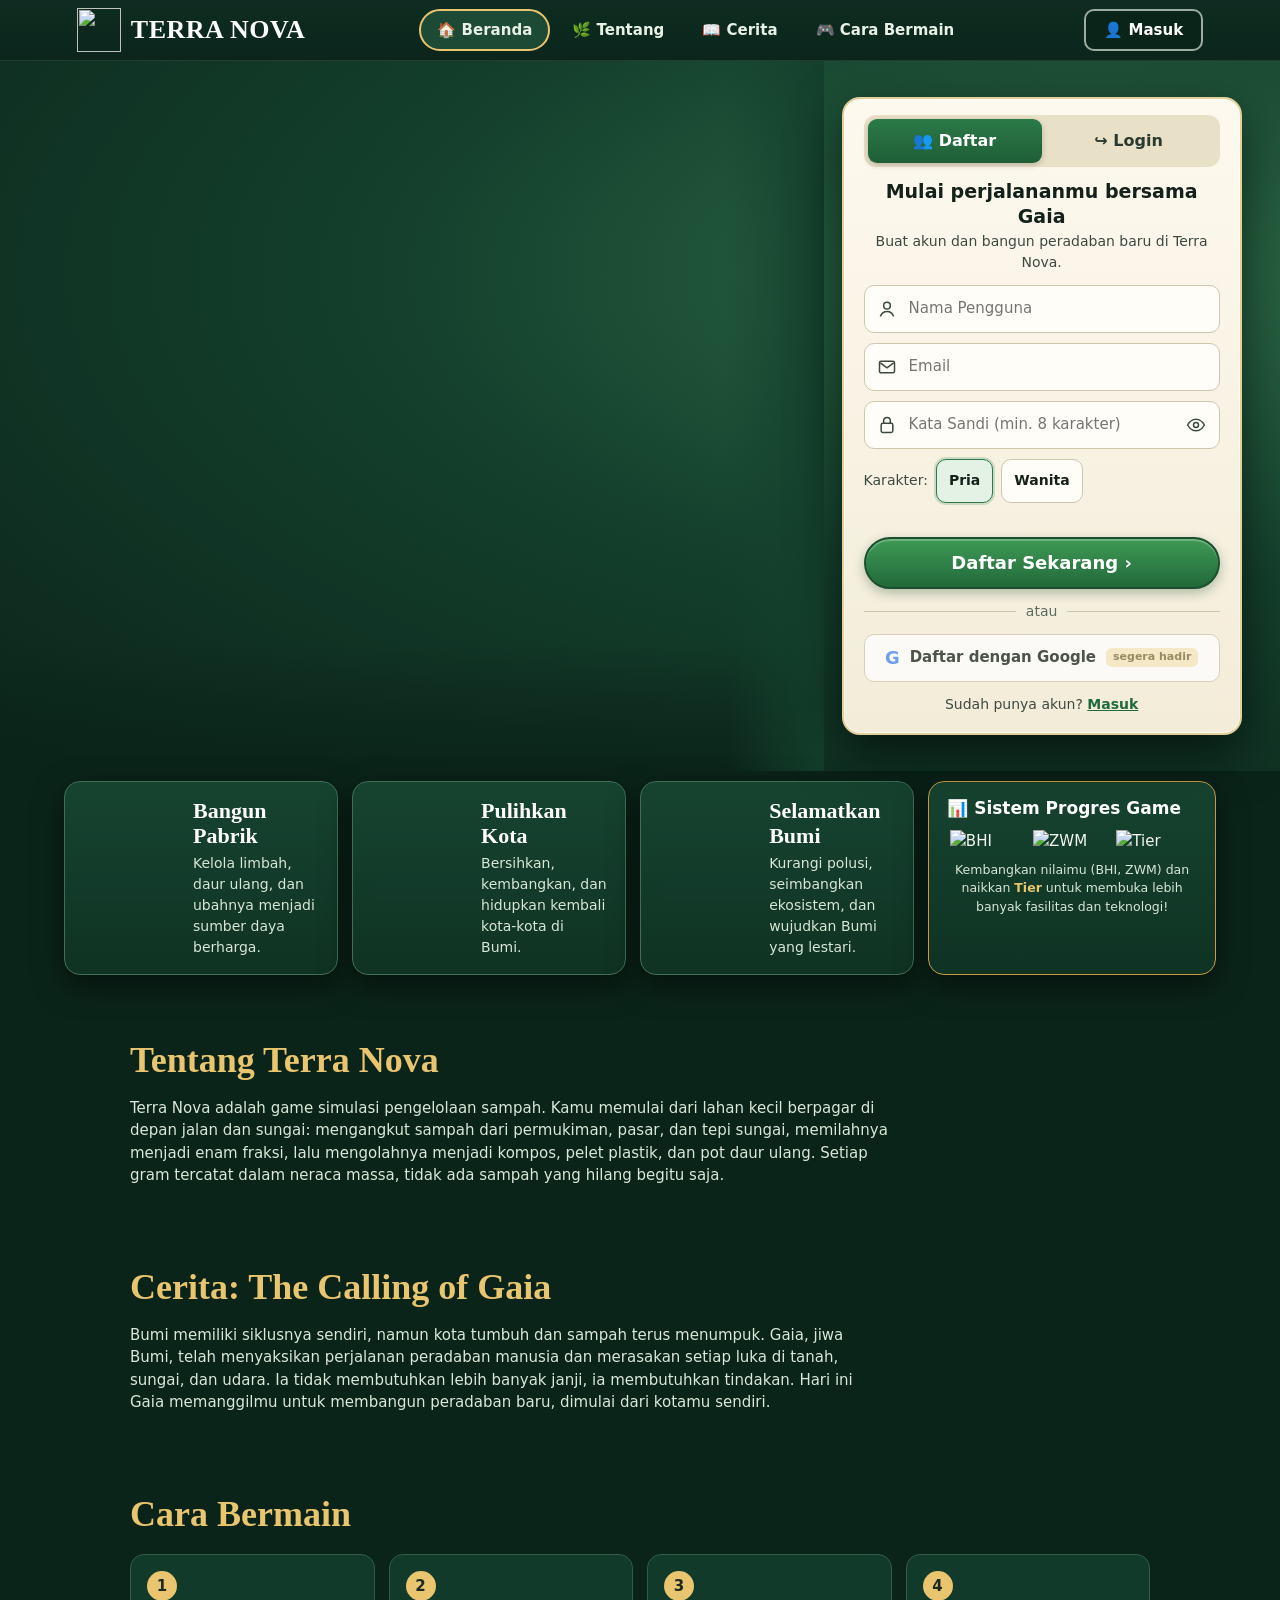
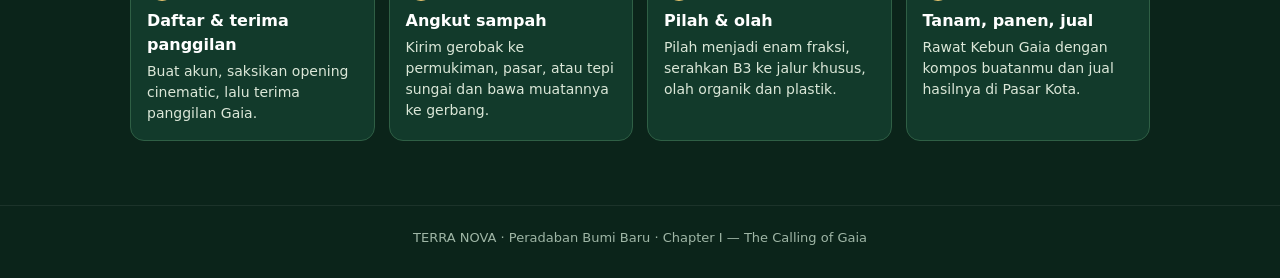
==== web/landing.html @ 12fa1589 "baseline: TERRA NOVA v0.9 pre-feature-freeze" ====
<!doctype html>
<html lang="id">
<head>
<meta charset="utf-8">
<meta name="viewport" content="width=device-width,initial-scale=1,viewport-fit=cover">
<meta name="theme-color" content="#0d2a1f">
<title>TERRA NOVA · Peradaban Bumi Baru</title>
<meta name="description" content="TERRA NOVA: Peradaban Bumi Baru. Chapter I — The Calling of Gaia. Bangun pabrik daur ulang, pulihkan kota, dan selamatkan Bumi.">
<link rel="preload" href="/assets/landing/hero.webp" as="image" type="image/webp">
<style>
:root{
  --bg:#0b241a;--bg2:#103426;--panel:#123a2b;--line:#2f5f45;--gold:#e8c56e;--gold2:#c99b3c;
  --cream:#fbf6e8;--ink:#1d2a22;--muted:#5b6b60;--txt:#f3f7ef;--leaf:#2f8a4a;
  --serif:Georgia,"Times New Roman",serif;--sans:"Segoe UI",system-ui,-apple-system,Roboto,sans-serif;
}
*{box-sizing:border-box}
html{scroll-behavior:smooth}
body{margin:0;background:var(--bg);color:var(--txt);font:15px/1.5 var(--sans)}
a{color:inherit}
button,input{font:inherit}
.sr-only{position:absolute;width:1px;height:1px;overflow:hidden;clip:rect(0 0 0 0);white-space:nowrap}

/* ---------- top navigation ---------- */
.top{position:sticky;top:0;z-index:30;display:flex;align-items:center;gap:20px;padding:8px clamp(14px,6vw,120px);
  background:linear-gradient(#0f2e22f2,#0c261cf2);border-bottom:1px solid #ffffff14;backdrop-filter:blur(6px)}
.brand{display:flex;align-items:center;gap:10px;text-decoration:none}
.brand img{width:44px;height:44px;object-fit:contain}
.brand b{font:600 26px/1 var(--serif);letter-spacing:.02em;color:#fff;white-space:nowrap}
.links{display:flex;gap:6px;margin:0 auto}
.links a{display:flex;align-items:center;gap:7px;padding:8px 16px;border-radius:999px;text-decoration:none;color:#e9f1e6;font-weight:600}
.links a:hover{background:#ffffff12}
.links a.on{border:2px solid var(--gold);background:#1d4a35}
.btn-masuk{flex:none;white-space:nowrap;display:flex;align-items:center;gap:8px;padding:8px 18px;border-radius:10px;border:2px solid #e9f1e6aa;background:#0b241a;color:#fff;font-weight:700;cursor:pointer}
.btn-masuk:hover{border-color:var(--gold)}

/* ---------- hero ---------- */
/* illustration (Gaia + title) on the left, sign-up card in its own column on the right, as in the design */
.hero{position:relative;display:grid;grid-template-columns:minmax(0,1fr) auto;align-items:stretch;
  min-height:min(calc(100vh - 190px),780px);
  background:radial-gradient(ellipse at 85% 30%,#2d6b47 0,#14402d 45%,var(--bg) 100%)}
.art{position:relative;width:100%;min-height:100%;
  background:url(/assets/landing/hero.webp) 75% 18%/cover no-repeat}
.authcol{align-self:center}
.art::after{content:"";position:absolute;inset:0;pointer-events:none;
  background:linear-gradient(90deg,transparent 88%,#14402d 100%),linear-gradient(transparent 82%,var(--bg) 100%)}
.authcol{padding:18px clamp(14px,3vw,48px) 18px 18px}

/* ---------- auth card ---------- */
.auth{position:relative;z-index:5;width:min(400px,calc(100vw - 28px));
  background:linear-gradient(#fdf9ee,#f3ecd9);color:var(--ink);border-radius:18px;padding:16px 20px 18px;
  border:2px solid #e2cf9a;box-shadow:0 18px 50px #0009,inset 0 0 0 1px #fff8}
.tabs{display:grid;grid-template-columns:1fr 1fr;background:#e9e0c8;border-radius:12px;padding:4px;margin-bottom:12px}
.tabs button{border:0;border-radius:9px;padding:10px;background:transparent;font-weight:700;font-size:16px;color:#2a3a30;cursor:pointer;display:flex;align-items:center;justify-content:center;gap:8px}
.tabs button[aria-selected="true"]{background:linear-gradient(#2b7a48,#1f5e37);color:#fff;box-shadow:0 2px 6px #0003}
.auth h2{margin:2px 0 2px;text-align:center;font:700 19px/1.3 var(--sans);color:#14211a}
.auth .lead{margin:0 0 12px;text-align:center;font-size:14px;color:#3d4a42}
.field{position:relative;margin-bottom:10px}
.field svg{position:absolute;left:13px;top:50%;width:20px;height:20px;margin-top:-10px;fill:none;stroke:#3a4a40;stroke-width:1.8}
.field input{width:100%;min-height:48px;padding:10px 44px 10px 44px;border-radius:10px;border:1.5px solid #cfc6ae;background:#fffdf7;color:#14211a}
.field input:focus{outline:none;border-color:#2b7a48;box-shadow:0 0 0 3px #2b7a4833}
.eye{position:absolute;right:6px;top:50%;margin-top:-18px;width:36px;height:36px;border:0;background:transparent;border-radius:8px;cursor:pointer;display:grid;place-items:center}
.eye svg{position:static;margin:0}
.go{width:100%;min-height:52px;margin-top:4px;border:2px solid #1b4f2e;border-radius:999px;cursor:pointer;
  background:linear-gradient(#3e9a54,#22693a);color:#fff;font-weight:800;font-size:18px;box-shadow:inset 0 2px 0 #ffffff40,0 4px 12px #1b4f2e55}
.go:hover{background:linear-gradient(#47a85d,#267540)}
.go:disabled{opacity:.6;cursor:progress}
.or{display:flex;align-items:center;gap:10px;margin:12px 0;color:#5b6b60;font-size:14px}
.or::before,.or::after{content:"";flex:1;height:1px;background:#cfc6ae}
.google{width:100%;min-height:48px;border:1.5px solid #cfc6ae;border-radius:10px;background:#fff;color:#14211a;font-weight:700;display:flex;align-items:center;justify-content:center;gap:10px;cursor:not-allowed;opacity:.75}
.google .g{color:#4285f4;font-size:18px}
.google small{font-weight:600;color:#7a6a3a;background:#f4e7bf;border-radius:6px;padding:1px 7px;font-size:11px}
.switch{margin:12px 0 0;text-align:center;font-size:14px;color:#3d4a42}
.switch button{border:0;background:none;padding:0;color:#1f6b3b;font-weight:700;text-decoration:underline;cursor:pointer}
.pick{display:flex;align-items:center;gap:8px;margin:2px 0 4px;font-size:14px;color:#3d4a42}
.pick button{display:flex;align-items:center;gap:6px;padding:4px 12px 4px 6px;border-radius:10px;border:1.5px solid #cfc6ae;background:#fffdf7;color:#14211a;font-weight:700;cursor:pointer}
.pick button img{height:34px}
.pick button[aria-checked="true"]{border-color:#2b7a48;background:#e3f2e5;box-shadow:0 0 0 2px #2b7a4833}
.msg{min-height:20px;margin:2px 0 6px;font-size:13px;color:#b3261e;text-align:center}
.msg.ok{color:#1f6b3b}
.auth :focus-visible,.top :focus-visible{outline:3px solid var(--gold);outline-offset:2px}

/* ---------- feature strip ---------- */
.strip{position:relative;z-index:4;display:grid;grid-template-columns:repeat(3,1fr) 1.05fr;gap:14px;
  padding:0 clamp(14px,5vw,90px);margin-top:10px}
.card{display:flex;align-items:center;gap:14px;padding:16px 18px;border-radius:16px;
  background:linear-gradient(#174632ee,#0f3324f2);border:1.5px solid #3e7055;box-shadow:0 10px 30px #0008}
.card img{width:96px;height:auto;flex:none}
.card h3{margin:0 0 4px;font:700 22px/1.15 var(--serif);color:#fff}
.card p{margin:0;font-size:14px;color:#d8e6d6}
.prog{flex-direction:column;align-items:stretch;gap:8px;border-color:var(--gold2)}
.prog h3{font:700 17px var(--sans);display:flex;align-items:center;gap:8px}
.badges{display:flex;justify-content:space-around}
.badges img{width:78px}
.prog p{text-align:center;font-size:12.5px}
.prog p b{color:var(--gold);font-weight:600}

/* ---------- info sections ---------- */
.info{max-width:1100px;margin:0 auto;padding:64px clamp(16px,5vw,40px) 0}
.info h2{font:700 clamp(26px,3.4vw,36px)/1.2 var(--serif);color:var(--gold);margin:0 0 12px}
.info p{color:#dbe7d8;max-width:760px}
.steps{display:grid;grid-template-columns:repeat(auto-fit,minmax(220px,1fr));gap:14px;margin-top:18px}
.step{padding:16px;border-radius:14px;background:var(--panel);border:1px solid var(--line)}
.step b{display:block;color:#fff;font-size:16px;margin-bottom:4px}
.step span{display:inline-grid;place-items:center;width:30px;height:30px;border-radius:50%;background:var(--gold);color:#1d2a22;font-weight:800;margin-bottom:8px}
.step p{margin:0;font-size:14px}
footer{margin-top:64px;padding:22px 16px 30px;text-align:center;color:#9fb6a6;font-size:13px;border-top:1px solid #ffffff12}

/* ---------- opening cinematic overlay ---------- */
#introBox{position:fixed;inset:0;z-index:100;background:#030808;transition:opacity .8s ease}
#introBox[hidden]{display:none}
#introBox iframe{transition:opacity .7s ease}
#introBox.out iframe{opacity:0}
#introBox iframe{position:absolute;inset:0;width:100%;height:100%;border:0}

/* ---------- responsive ---------- */
@media (max-width:1100px){
  .strip{grid-template-columns:1fr 1fr;margin-top:16px}
}
@media (max-width:860px){
  .links{display:none}
  .top{justify-content:space-between}
  .hero{grid-template-columns:1fr}
  .hero{min-height:0}
  .art{min-height:0;aspect-ratio:1240/647;background-position:center 18%}
  .authcol{padding:0 12px 8px;margin-top:-26px}
  .auth{margin:0 auto;width:min(440px,100%)}
  .strip{grid-template-columns:1fr;margin-top:16px}
  .card img{width:76px}
}
@media (max-width:420px){ .brand b{font-size:21px} .brand img{width:36px;height:36px} }
@media (prefers-reduced-motion:reduce){ html{scroll-behavior:auto} #introBox{transition:none} }
</style>
</head>
<body>
<header class="top">
  <a class="brand" href="#beranda" aria-label="TERRA NOVA, beranda"><img src="/assets/img/ui_logo.png" alt=""><b>TERRA NOVA</b></a>
  <nav class="links" aria-label="Menu">
    <a href="#beranda" class="on">🏠 Beranda</a>
    <a href="#tentang">🌿 Tentang</a>
    <a href="#cerita">📖 Cerita</a>
    <a href="#cara-bermain">🎮 Cara Bermain</a>
  </nav>
  <button class="btn-masuk" id="topMasuk" type="button">👤 Masuk</button>
</header>

<main>
  <section class="hero" id="beranda">
    <div class="art" role="img" aria-label="Dewi Gaia mengulurkan tangan; di kiri timbunan sampah dan cerobong asap, di kanan kota hijau dengan pabrik daur ulang, sungai jernih dan panel surya"></div>
    <h1 class="sr-only">TERRA NOVA — Peradaban Bumi Baru. Chapter I — The Calling of Gaia. One Earth. One Destiny. A New Civilization.</h1>

    <div class="authcol"><div class="auth" id="auth">
      <div class="tabs" role="tablist" aria-label="Daftar atau masuk">
        <button type="button" role="tab" id="tabDaftar" aria-selected="true" aria-controls="formDaftar">👥 Daftar</button>
        <button type="button" role="tab" id="tabLogin" aria-selected="false" aria-controls="formLogin">↪ Login</button>
      </div>

      <form id="formDaftar" role="tabpanel" aria-labelledby="tabDaftar" novalidate>
        <h2>Mulai perjalananmu bersama Gaia</h2>
        <p class="lead">Buat akun dan bangun peradaban baru di Terra Nova.</p>
        <div class="field">
          <svg viewBox="0 0 24 24" aria-hidden="true"><circle cx="12" cy="8" r="4"/><path d="M4 21c1.5-4 4.5-6 8-6s6.5 2 8 6"/></svg>
          <input id="dUser" name="username" autocomplete="username" placeholder="Nama Pengguna" aria-label="Nama pengguna" required minlength="3" maxlength="24">
        </div>
        <div class="field">
          <svg viewBox="0 0 24 24" aria-hidden="true"><rect x="3" y="5" width="18" height="14" rx="2"/><path d="m4 7 8 6 8-6"/></svg>
          <input id="dEmail" name="email" type="email" autocomplete="email" placeholder="Email" aria-label="Email" required maxlength="254">
        </div>
        <div class="field">
          <svg viewBox="0 0 24 24" aria-hidden="true"><rect x="5" y="10" width="14" height="11" rx="2"/><path d="M8 10V7a4 4 0 0 1 8 0v3"/></svg>
          <input id="dPass" name="password" type="password" autocomplete="new-password" placeholder="Kata Sandi (min. 8 karakter)" aria-label="Kata sandi" required minlength="8" maxlength="128">
          <button class="eye" type="button" data-eye="dPass" aria-label="Tampilkan kata sandi"><svg viewBox="0 0 24 24" aria-hidden="true"><path d="M2 12s3.5-7 10-7 10 7 10 7-3.5 7-10 7S2 12 2 12z"/><circle cx="12" cy="12" r="3"/></svg></button>
        </div>
        <div class="pick" role="radiogroup" aria-label="Pilih karakter">
          <span>Karakter:</span>
          <button type="button" role="radio" aria-checked="true" data-gender="pria"><img src="/assets/sprites/player_5.png" alt="">Pria</button>
          <button type="button" role="radio" aria-checked="false" data-gender="wanita"><img src="/assets/sprites/playerf_4.png" alt="">Wanita</button>
        </div>
        <p class="msg" id="dMsg" role="alert"></p>
        <button class="go" id="dGo" type="submit">Daftar Sekarang ›</button>
        <div class="or">atau</div>
        <button class="google" type="button" disabled aria-disabled="true"><b class="g">G</b> Daftar dengan Google <small>segera hadir</small></button>
        <p class="switch">Sudah punya akun? <button type="button" data-tab="login">Masuk</button></p>
      </form>

      <form id="formLogin" role="tabpanel" aria-labelledby="tabLogin" hidden novalidate>
        <h2>Selamat datang kembali</h2>
        <p class="lead">Lanjutkan perjalananmu bersama Gaia.</p>
        <div class="field">
          <svg viewBox="0 0 24 24" aria-hidden="true"><circle cx="12" cy="8" r="4"/><path d="M4 21c1.5-4 4.5-6 8-6s6.5 2 8 6"/></svg>
          <input id="lUser" name="login" autocomplete="username" placeholder="Nama Pengguna atau Email" aria-label="Nama pengguna atau email" required>
        </div>
        <div class="field">
          <svg viewBox="0 0 24 24" aria-hidden="true"><rect x="5" y="10" width="14" height="11" rx="2"/><path d="M8 10V7a4 4 0 0 1 8 0v3"/></svg>
          <input id="lPass" name="password" type="password" autocomplete="current-password" placeholder="Kata Sandi" aria-label="Kata sandi" required>
          <button class="eye" type="button" data-eye="lPass" aria-label="Tampilkan kata sandi"><svg viewBox="0 0 24 24" aria-hidden="true"><path d="M2 12s3.5-7 10-7 10 7 10 7-3.5 7-10 7S2 12 2 12z"/><circle cx="12" cy="12" r="3"/></svg></button>
        </div>
        <p class="msg" id="lMsg" role="alert"></p>
        <button class="go" id="lGo" type="submit">Masuk ›</button>
        <div class="or">atau</div>
        <button class="google" type="button" disabled aria-disabled="true"><b class="g">G</b> Masuk dengan Google <small>segera hadir</small></button>
        <p class="switch">Belum punya akun? <button type="button" data-tab="daftar">Daftar</button></p>
      </form>
    </div></div>
  </section>

  <section class="strip" aria-label="Fitur utama">
    <article class="card"><img src="/assets/landing/ic_pabrik.webp" alt=""><div><h3>Bangun Pabrik</h3><p>Kelola limbah, daur ulang, dan ubahnya menjadi sumber daya berharga.</p></div></article>
    <article class="card"><img src="/assets/landing/ic_kota.webp" alt=""><div><h3>Pulihkan Kota</h3><p>Bersihkan, kembangkan, dan hidupkan kembali kota-kota di Bumi.</p></div></article>
    <article class="card"><img src="/assets/landing/ic_bumi.webp" alt=""><div><h3>Selamatkan Bumi</h3><p>Kurangi polusi, seimbangkan ekosistem, dan wujudkan Bumi yang lestari.</p></div></article>
    <article class="card prog">
      <h3>📊 Sistem Progres Game</h3>
      <div class="badges"><img src="/assets/landing/b_bhi.webp" alt="BHI"><img src="/assets/landing/b_zwm.webp" alt="ZWM"><img src="/assets/landing/b_tier.webp" alt="Tier"></div>
      <p>Kembangkan nilaimu (BHI, ZWM) dan naikkan <b>Tier</b> untuk membuka lebih banyak fasilitas dan teknologi!</p>
    </article>
  </section>

  <section class="info" id="tentang">
    <h2>Tentang Terra Nova</h2>
    <p>Terra Nova adalah game simulasi pengelolaan sampah. Kamu memulai dari lahan kecil berpagar di depan jalan dan sungai: mengangkut sampah dari permukiman, pasar, dan tepi sungai, memilahnya menjadi enam fraksi, lalu mengolahnya menjadi kompos, pelet plastik, dan pot daur ulang. Setiap gram tercatat dalam neraca massa, tidak ada sampah yang hilang begitu saja.</p>
  </section>

  <section class="info" id="cerita">
    <h2>Cerita: The Calling of Gaia</h2>
    <p>Bumi memiliki siklusnya sendiri, namun kota tumbuh dan sampah terus menumpuk. Gaia, jiwa Bumi, telah menyaksikan perjalanan peradaban manusia dan merasakan setiap luka di tanah, sungai, dan udara. Ia tidak membutuhkan lebih banyak janji, ia membutuhkan tindakan. Hari ini Gaia memanggilmu untuk membangun peradaban baru, dimulai dari kotamu sendiri.</p>
  </section>

  <section class="info" id="cara-bermain">
    <h2>Cara Bermain</h2>
    <div class="steps">
      <div class="step"><span>1</span><b>Daftar &amp; terima panggilan</b><p>Buat akun, saksikan opening cinematic, lalu terima panggilan Gaia.</p></div>
      <div class="step"><span>2</span><b>Angkut sampah</b><p>Kirim gerobak ke permukiman, pasar, atau tepi sungai dan bawa muatannya ke gerbang.</p></div>
      <div class="step"><span>3</span><b>Pilah &amp; olah</b><p>Pilah menjadi enam fraksi, serahkan B3 ke jalur khusus, olah organik dan plastik.</p></div>
      <div class="step"><span>4</span><b>Tanam, panen, jual</b><p>Rawat Kebun Gaia dengan kompos buatanmu dan jual hasilnya di Pasar Kota.</p></div>
    </div>
  </section>
</main>
<footer>TERRA NOVA · Peradaban Bumi Baru · Chapter I — The Calling of Gaia</footer>

<!-- opening cinematic: plays right after sign-up, ends with "Aku menerima panggilanmu" / "Ulangi cinematic" -->
<div id="introBox" hidden></div>

<script>
const $ = id => document.getElementById(id);
const uuid = () => (crypto.randomUUID ? crypto.randomUUID() :
  'xxxxxxxx-xxxx-4xxx-yxxx-xxxxxxxxxxxx'.replace(/[xy]/g, c => { const r = Math.random() * 16 | 0; return (c === 'x' ? r : (r & 3 | 8)).toString(16); }));
let username = '';
let gender = 'pria';
document.querySelectorAll('.pick button').forEach(b => b.onclick = () => {
  gender = b.dataset.gender;
  document.querySelectorAll('.pick button').forEach(x => x.setAttribute('aria-checked', String(x === b)));
});

async function postJSON(url, body) {
  const res = await fetch(url, { method: 'POST', headers: { 'Content-Type': 'application/json' }, credentials: 'same-origin', body: JSON.stringify(body) });
  let data = {};
  try { data = await res.json(); } catch {}
  return { ok: res.ok, data };
}

/* ---- tabs ---- */
function showTab(which) {
  const login = which === 'login';
  $('tabDaftar').setAttribute('aria-selected', String(!login));
  $('tabLogin').setAttribute('aria-selected', String(login));
  $('formDaftar').hidden = login;
  $('formLogin').hidden = !login;
  (login ? $('lUser') : $('dUser')).focus({ preventScroll: true });
}
$('tabDaftar').onclick = () => showTab('daftar');
$('tabLogin').onclick = () => showTab('login');
document.querySelectorAll('[data-tab]').forEach(b => b.onclick = () => showTab(b.dataset.tab));
$('topMasuk').onclick = () => { showTab('login'); $('auth').scrollIntoView({ behavior: 'smooth', block: 'center' }); };
document.querySelectorAll('[data-eye]').forEach(b => b.onclick = () => {
  const inp = $(b.dataset.eye), show = inp.type === 'password';
  inp.type = show ? 'text' : 'password';
  b.setAttribute('aria-label', show ? 'Sembunyikan kata sandi' : 'Tampilkan kata sandi');
});

/* ---- sign up -> cinematic plays immediately ---- */
$('formDaftar').onsubmit = async e => {
  e.preventDefault();
  const u = $('dUser').value.trim(), m = $('dEmail').value.trim(), p = $('dPass').value;
  const msg = $('dMsg'); msg.className = 'msg';
  if (!/^[A-Za-z0-9_.]{3,24}$/.test(u)) { msg.textContent = 'Nama pengguna 3–24 karakter: huruf, angka, titik atau garis bawah.'; $('dUser').focus(); return; }
  if (!/^[^@\s]+@[^@\s]+\.[^@\s]{2,}$/.test(m)) { msg.textContent = 'Alamat email tidak valid.'; $('dEmail').focus(); return; }
  if (p.length < 8) { msg.textContent = 'Kata sandi minimal 8 karakter.'; $('dPass').focus(); return; }
  // open the cinematic inside this click so the browser lets it play with sound
  openIntro();
  $('dGo').disabled = true;
  const { ok, data } = await postJSON('/daftar', { username: u, email: m, password: p });
  $('dGo').disabled = false;
  if (!ok) { closeIntro(); msg.textContent = data.pesan || 'Pendaftaran gagal. Coba lagi.'; return; }
  username = data.username;
};

/* ---- log in: returning players go straight to their yard ---- */
$('formLogin').onsubmit = async e => {
  e.preventDefault();
  const msg = $('lMsg'); msg.className = 'msg';
  if (!$('lUser').value.trim() || !$('lPass').value) { msg.textContent = 'Isi nama pengguna/email dan kata sandi.'; return; }
  $('lGo').disabled = true;
  const { ok, data } = await postJSON('/masuk', { login: $('lUser').value.trim(), password: $('lPass').value });
  $('lGo').disabled = false;
  if (!ok) { msg.textContent = data.pesan || 'Gagal masuk. Coba lagi.'; return; }
  username = data.username;
  if (data.diterima) { location.href = '/'; return; }
  openIntro();   // signed up earlier but never accepted Gaia's call
};

/* ---- opening cinematic ---- */
function openIntro() {
  const box = $('introBox');
  if (!box.hidden) return;
  box.innerHTML = '<iframe id="introFrame" src="/intro/?embed=1&autostart=1" title="Opening cinematic TERRA NOVA" allow="autoplay; fullscreen" allowfullscreen></iframe>';
  box.hidden = false;
  document.body.style.overflow = 'hidden';
  $('introFrame').focus();
}
function closeIntro() {
  const box = $('introBox');
  box.hidden = true; box.innerHTML = ''; document.body.style.overflow = '';
}
let accepted = null;
async function acceptCall() {
  // "Langsung ke lahan": the starter character and city use the defaults; the name is the username
  return postJSON('/aksi', { key: uuid(), aksi: 'terima', nama: (username || 'Penjaga Bumi').slice(0, 24), gender,
    avatar: { rambut: 'pendek', baju: 'hijau', topi: 'rimba', aksesori: 'tanpa' }, kota: 'Bandung' });
}
addEventListener('message', async e => {
  if (e.origin !== location.origin || !e.data) return;
  if (e.data.type === 'terranova:intro-accepted' && !accepted) accepted = acceptCall();
  if (e.data.type === 'terranova:intro-done') {
    if (!accepted) accepted = acceptCall();
    await accepted;
    $('introBox').classList.add('out');
    setTimeout(() => { location.href = '/'; }, 700);
  }
});

/* ---- a signed-in player who has not accepted yet (e.g. reloaded during the film) sees the cinematic again ---- */
fetch('/akun', { credentials: 'same-origin' }).then(r => r.json()).then(a => {
  if (a.masuk && !a.diterima) { username = a.username; openIntro(); }
  else if (a.masuk && a.diterima) location.href = '/';
}).catch(() => {});

/* ---- highlight the menu item of the section in view ---- */
const navLinks = [...document.querySelectorAll('.links a')];
const io = new IntersectionObserver(es => es.forEach(en => {
  if (en.isIntersecting) navLinks.forEach(a => a.classList.toggle('on', a.getAttribute('href') === '#' + en.target.id));
}), { rootMargin: '-45% 0px -50% 0px' });
['beranda', 'tentang', 'cerita', 'cara-bermain'].forEach(id => io.observe($(id)));
</script>
</body>
</html>
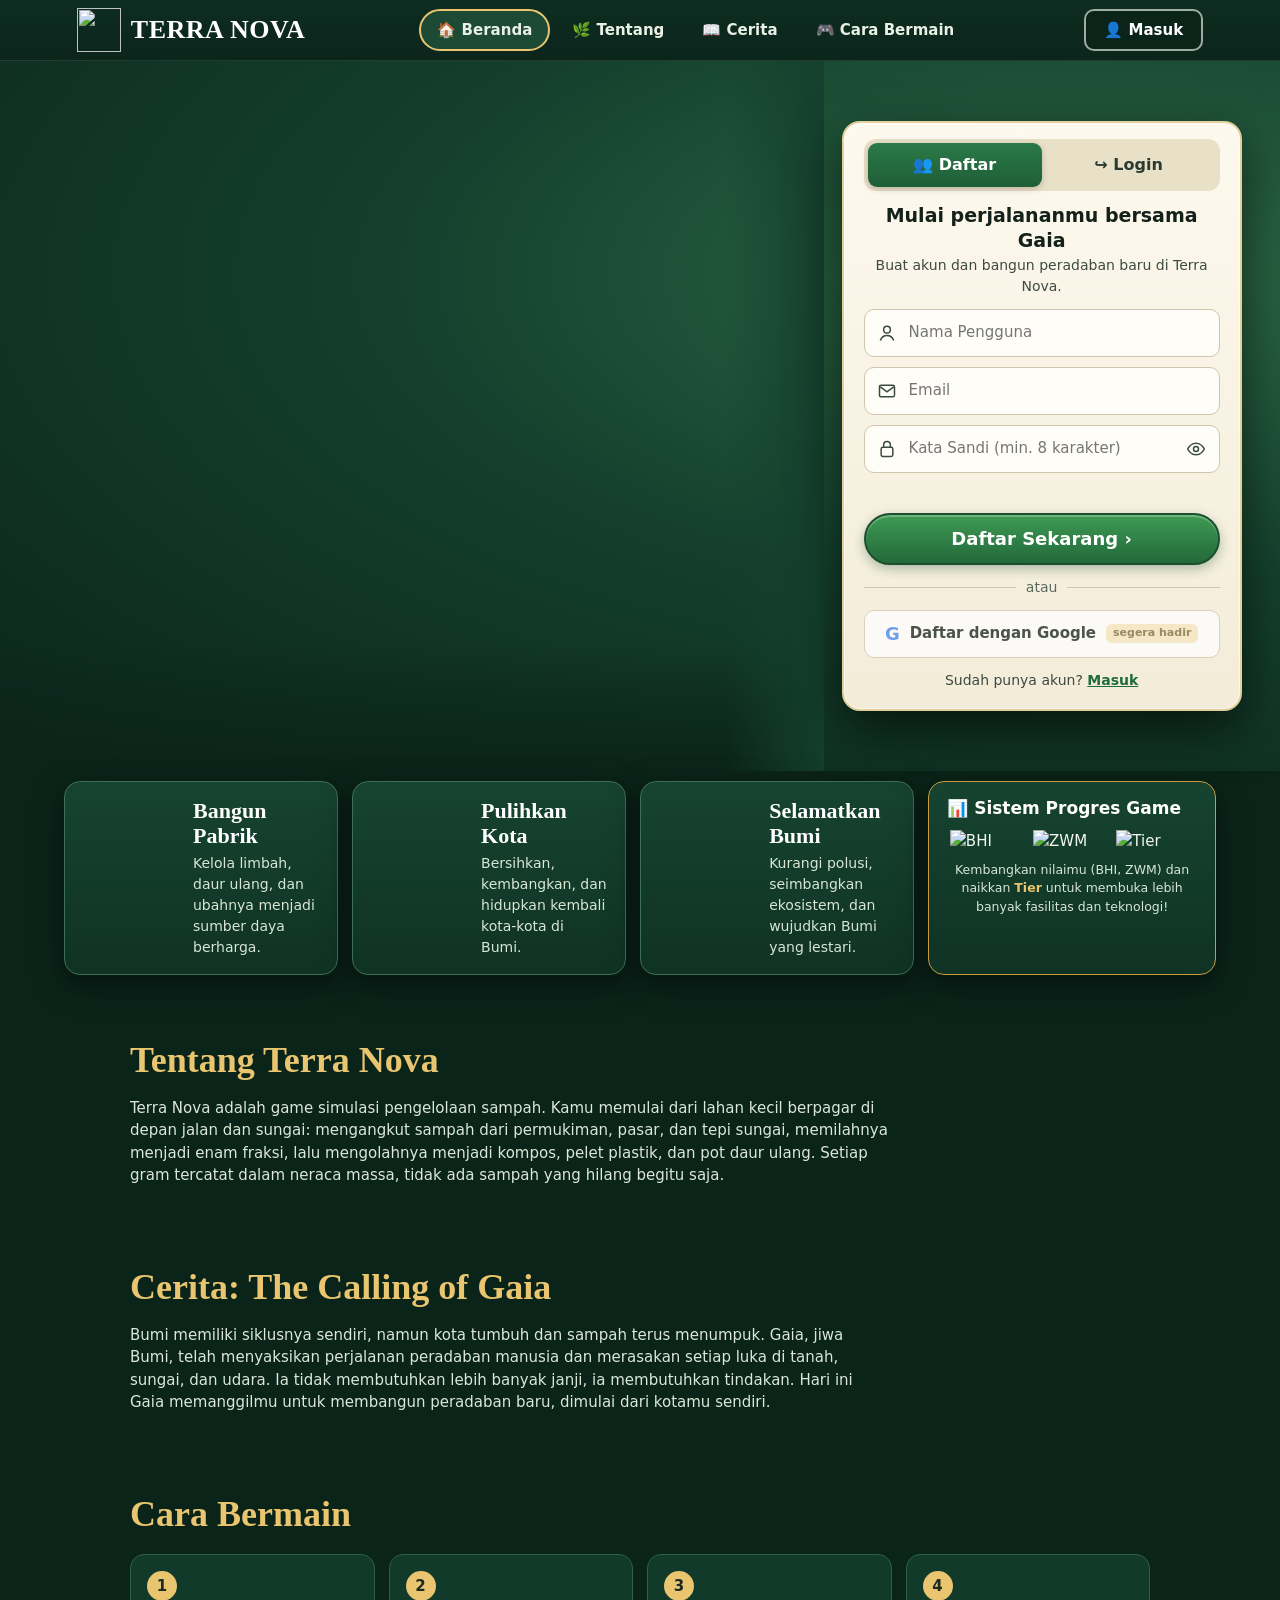
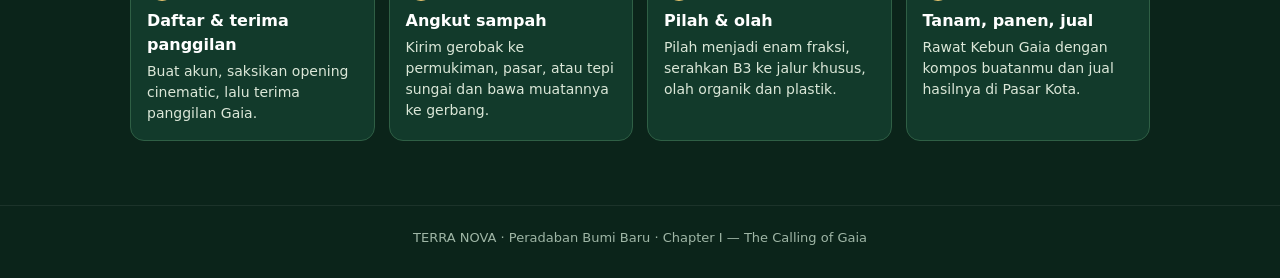
==== commit 102a79c6: "feat: evaluasi 3 & 4 — Pasar Kota, alat berfungsi, setup karakter, Gaia Radio dengan lagu asli - Pel" ====
--- a/web/landing.html
+++ b/web/landing.html
@@ -106,6 +106,29 @@
 footer{margin-top:64px;padding:22px 16px 30px;text-align:center;color:#9fb6a6;font-size:13px;border-top:1px solid #ffffff12}
 
 /* ---------- opening cinematic overlay ---------- */
+#setupBox{position:fixed;inset:0;z-index:90;overflow:auto;background:radial-gradient(circle at 25% 15%,#2a6b4a 0,#12362a 50%,#091b15 100%);display:grid;place-items:center;padding:16px}
+#setupBox[hidden]{display:none}
+#temaBtn{position:fixed;top:14px;right:14px;z-index:91;width:44px;height:44px;border-radius:50%;border:2px solid #4d7a5c;background:#0d2219cc;color:#fff;font-size:18px;cursor:pointer}
+#temaBtn.off{opacity:.5}
+.setup{width:min(860px,100%);display:grid;grid-template-columns:1fr 1.1fr;gap:0;background:rgba(10,31,24,.94);border:2px solid #e8c56e;border-radius:20px;overflow:hidden;box-shadow:0 20px 60px #000b;color:#fbf5df}
+.setup .pv{position:relative;display:grid;place-items:center;min-height:420px;background:radial-gradient(ellipse at 50% 85%,#5f9c45 0,#3f7a32 35%,#1d4a2c 70%)}
+.setup .pv canvas{image-rendering:auto;max-width:100%}
+.setup .pv .nm{position:absolute;bottom:18px;left:0;right:0;text-align:center;font:800 18px system-ui;text-shadow:0 2px 0 #0b1d14}
+.setup .bd{padding:24px 26px;display:flex;flex-direction:column;gap:14px}
+.setup h2{margin:0;font:800 26px Georgia,serif;color:#f6d36b}
+.setup .lead{margin:0;color:#cfe6c4;font-size:14px}
+.setup .t{display:block;margin-bottom:6px;font-size:12px;font-weight:800;letter-spacing:.1em;color:#f6d36b;text-transform:uppercase}
+.setup input{width:100%;min-height:44px;background:#ffffff14;color:#fff;border:1px solid #ffffff40;border-radius:10px;padding:8px 12px;font:inherit}
+.gpick{display:grid;grid-template-columns:1fr 1fr;gap:10px}
+.gpick button{display:flex;flex-direction:column;align-items:center;gap:4px;padding:10px;border-radius:12px;border:2px solid #ffffff30;background:#ffffff0d;color:#fff;font-weight:800;cursor:pointer}
+.gpick button img{height:78px}
+.gpick button[aria-checked="true"]{border-color:#e8f07a;background:#5aa04a44;box-shadow:0 0 0 2px #e8f07a55}
+.sw{display:flex;gap:8px;flex-wrap:wrap}
+.sw button{width:40px;height:40px;border-radius:50%;border:3px solid #ffffff40;cursor:pointer;padding:0}
+.sw button[aria-checked="true"]{border-color:#fff;box-shadow:0 0 0 3px #e8c56e}
+.setup .mulai{min-height:52px;border-radius:12px;border:2px solid #e8f07a;background:linear-gradient(#3fa163,#1f6e43);color:#fff;font:800 17px system-ui;cursor:pointer}
+.setup .note{font-size:12px;color:#b9d4c4;margin:0}
+@media(max-width:760px){.setup{grid-template-columns:1fr}.setup .pv{min-height:240px}.setup .bd{padding:16px}}
 #introBox{position:fixed;inset:0;z-index:100;background:#030808;transition:opacity .8s ease}
 #introBox[hidden]{display:none}
 #introBox iframe{transition:opacity .7s ease}
@@ -169,11 +192,6 @@
           <svg viewBox="0 0 24 24" aria-hidden="true"><rect x="5" y="10" width="14" height="11" rx="2"/><path d="M8 10V7a4 4 0 0 1 8 0v3"/></svg>
           <input id="dPass" name="password" type="password" autocomplete="new-password" placeholder="Kata Sandi (min. 8 karakter)" aria-label="Kata sandi" required minlength="8" maxlength="128">
           <button class="eye" type="button" data-eye="dPass" aria-label="Tampilkan kata sandi"><svg viewBox="0 0 24 24" aria-hidden="true"><path d="M2 12s3.5-7 10-7 10 7 10 7-3.5 7-10 7S2 12 2 12z"/><circle cx="12" cy="12" r="3"/></svg></button>
-        </div>
-        <div class="pick" role="radiogroup" aria-label="Pilih karakter">
-          <span>Karakter:</span>
-          <button type="button" role="radio" aria-checked="true" data-gender="pria"><img src="/assets/sprites/player_5.png" alt="">Pria</button>
-          <button type="button" role="radio" aria-checked="false" data-gender="wanita"><img src="/assets/sprites/playerf_4.png" alt="">Wanita</button>
         </div>
         <p class="msg" id="dMsg" role="alert"></p>
         <button class="go" id="dGo" type="submit">Daftar Sekarang ›</button>
@@ -237,18 +255,102 @@
 <footer>TERRA NOVA · Peradaban Bumi Baru · Chapter I — The Calling of Gaia</footer>
 
 <!-- opening cinematic: plays right after sign-up, ends with "Aku menerima panggilanmu" / "Ulangi cinematic" -->
+<div id="setupBox" hidden role="dialog" aria-modal="true" aria-labelledby="setupTitle">
+  <button type="button" id="temaBtn" aria-label="Matikan lagu tema" title="Lagu tema Terra Nova">🎵</button>
+  <div class="setup">
+    <div class="pv"><canvas id="setupPv" width="260" height="360" aria-label="Pratinjau karakter"></canvas><div class="nm" id="setupNm"></div></div>
+    <div class="bd">
+      <h2 id="setupTitle">Siapkan Penjaga Bumi-mu</h2>
+      <p class="lead">Pilih karakter dan tampilannya. Pilihan ini dipakai sepanjang permainan, jadi pilih dengan senang hati!</p>
+      <div><label class="t" for="setupNama">Nama karakter</label><input id="setupNama" maxlength="24" autocomplete="off"></div>
+      <div><span class="t">Karakter</span>
+        <div class="gpick" role="radiogroup" aria-label="Pilih karakter">
+          <button type="button" role="radio" data-g="pria" aria-checked="true"><img src="/assets/sprites/player_5.webp" alt="">Pria</button>
+          <button type="button" role="radio" data-g="wanita" aria-checked="false"><img src="/assets/sprites/playerf_4.webp" alt="">Wanita</button>
+        </div></div>
+      <div><span class="t">Warna jaket</span><div class="sw" id="swBaju" role="radiogroup" aria-label="Warna jaket"></div></div>
+      <div><span class="t">Warna rambut</span><div class="sw" id="swRambut" role="radiogroup" aria-label="Warna rambut"></div></div>
+      <button type="button" class="mulai" id="setupGo">▶ Mulai & Tonton Prolog</button>
+      <p class="note">Setelah prolog, Gaia membawamu ke lahan pertamamu di Bandung.</p>
+    </div>
+  </div>
+</div>
 <div id="introBox" hidden></div>
+<script src="/assets/tn_avatar.js?v=e4"></script>
 
 <script>
 const $ = id => document.getElementById(id);
 const uuid = () => (crypto.randomUUID ? crypto.randomUUID() :
   'xxxxxxxx-xxxx-4xxx-yxxx-xxxxxxxxxxxx'.replace(/[xy]/g, c => { const r = Math.random() * 16 | 0; return (c === 'x' ? r : (r & 3 | 8)).toString(16); }));
 let username = '';
-let gender = 'pria';
-document.querySelectorAll('.pick button').forEach(b => b.onclick = () => {
-  gender = b.dataset.gender;
-  document.querySelectorAll('.pick button').forEach(x => x.setAttribute('aria-checked', String(x === b)));
-});
+// ---- Setting Karakter (Evaluasi 4): sebelum prolog, sekali per akun
+const setup = JSON.parse(sessionStorage.getItem('tn_setup') || 'null') || { gender: 'pria', baju: 'hijau', rambut: 'coklat', nama: '' };
+let gender = setup.gender;
+const PV_POSE = { pria: ['player_5', 'player_4', 'player_5', 'player_6'], wanita: ['playerf_4', 'playerf_5', 'playerf_4', 'playerf_5'] };
+const pvImg = {};
+const muat = n => pvImg[n] || (pvImg[n] = Object.assign(new Image(), { src: '/assets/sprites/' + n + '.webp' }));
+Object.values(PV_POSE).flat().forEach(muat);
+function simpanSetup() { setup.gender = gender; sessionStorage.setItem('tn_setup', JSON.stringify(setup)); }
+function gambarPratinjau(t) {
+  const c = $('setupPv'), g = c.getContext('2d');
+  g.clearRect(0, 0, c.width, c.height);
+  g.fillStyle = 'rgba(0,0,0,.28)'; g.beginPath(); g.ellipse(130, 318, 62, 16, 0, 0, Math.PI * 2); g.fill();
+  const pose = PV_POSE[gender][Math.floor(t / 900) % 4], im = muat(pose);
+  if (im.complete && im.naturalWidth && window.TN_AVATAR) {
+    const o = TN_AVATAR.warnai(im, setup, gender), w = o.naturalWidth || o.width, h = o.naturalHeight || o.height;
+    const H = 280, W = H * w / h, bob = Math.abs(Math.sin(t / 450)) * 3;
+    g.imageSmoothingQuality = 'high'; g.drawImage(o, 130 - W / 2, 318 - H - bob, W, H);
+  }
+  $('setupNm').textContent = ($('setupNama').value || 'Penjaga Bumi').slice(0, 24);
+  if (!$('setupBox').hidden) requestAnimationFrame(gambarPratinjau);
+}
+function isiSwatch(id, daftar, key) {
+  $(id).innerHTML = Object.entries(daftar).map(([k, v]) => `<button type="button" role="radio" aria-label="${k}" title="${k}" data-k="${k}" style="background:${v.sw}" aria-checked="${setup[key] === k}"></button>`).join('');
+  $(id).querySelectorAll('button').forEach(b => b.onclick = () => {
+    setup[key] = b.dataset.k; simpanSetup();
+    $(id).querySelectorAll('button').forEach(x => x.setAttribute('aria-checked', String(x === b)));
+  });
+}
+/* theme song "Terra Nova" plays softly while the player sets up the character (the sign-up click allows sound) */
+const tema = { a: null, h: null,
+  mulai() {
+    try { if (localStorage.getItem('tn_musik_on') === '0') { $('temaBtn').classList.add('off'); return; } } catch (e) { }
+    const a = this.a || (this.a = Object.assign(new Audio('/assets/musik/tema_terra_nova.m4a'), { loop: true, volume: 0 }));
+    a.play().then(() => this.ke(0.5)).catch(() => $('temaBtn').classList.add('off'));
+  },
+  ke(v, lalu) {   // fade
+    clearInterval(this.h);
+    this.h = setInterval(() => { const a = this.a; a.volume = Math.max(0, Math.min(1, a.volume + Math.sign(v - a.volume) * 0.04));
+      if (Math.abs(a.volume - v) < 0.04) { a.volume = v; clearInterval(this.h); lalu && lalu(); } }, 50);
+  },
+  henti() { if (this.a && !this.a.paused) this.ke(0, () => this.a.pause()); },
+};
+$('temaBtn').onclick = () => {
+  const mati = tema.a && !tema.a.paused;
+  if (mati) { tema.henti(); $('temaBtn').classList.add('off'); } else { $('temaBtn').classList.remove('off'); try { localStorage.setItem('tn_musik_on', '1'); } catch (e) { } tema.mulai(); }
+  if (mati) try { localStorage.setItem('tn_musik_on', '0'); } catch (e) { }
+  $('temaBtn').setAttribute('aria-label', mati ? 'Putar lagu tema' : 'Matikan lagu tema');
+};
+function showSetup() {
+  tema.mulai();
+  $('setupNama').value = setup.nama || username || '';
+  document.querySelectorAll('.gpick button').forEach(b => {
+    b.setAttribute('aria-checked', String(b.dataset.g === gender));
+    b.onclick = () => { gender = b.dataset.g; simpanSetup(); document.querySelectorAll('.gpick button').forEach(x => x.setAttribute('aria-checked', String(x === b))); };
+  });
+  isiSwatch('swBaju', TN_AVATAR.BAJU, 'baju');
+  isiSwatch('swRambut', TN_AVATAR.RAMBUT, 'rambut');
+  $('setupBox').hidden = false;
+  document.body.style.overflow = 'hidden';
+  requestAnimationFrame(gambarPratinjau);
+  $('setupNama').focus({ preventScroll: true });
+}
+$('setupGo').onclick = () => {   // the click starts the film, so the browser lets it play with sound
+  setup.nama = ($('setupNama').value || '').trim().slice(0, 24); simpanSetup();
+  $('setupBox').hidden = true;
+  tema.henti();   // the prologue has its own narration and score
+  openIntro();
+};
 
 async function postJSON(url, body) {
   const res = await fetch(url, { method: 'POST', headers: { 'Content-Type': 'application/json' }, credentials: 'same-origin', body: JSON.stringify(body) });
@@ -284,13 +386,12 @@
   if (!/^[A-Za-z0-9_.]{3,24}$/.test(u)) { msg.textContent = 'Nama pengguna 3–24 karakter: huruf, angka, titik atau garis bawah.'; $('dUser').focus(); return; }
   if (!/^[^@\s]+@[^@\s]+\.[^@\s]{2,}$/.test(m)) { msg.textContent = 'Alamat email tidak valid.'; $('dEmail').focus(); return; }
   if (p.length < 8) { msg.textContent = 'Kata sandi minimal 8 karakter.'; $('dPass').focus(); return; }
-  // open the cinematic inside this click so the browser lets it play with sound
-  openIntro();
   $('dGo').disabled = true;
   const { ok, data } = await postJSON('/daftar', { username: u, email: m, password: p });
   $('dGo').disabled = false;
-  if (!ok) { closeIntro(); msg.textContent = data.pesan || 'Pendaftaran gagal. Coba lagi.'; return; }
+  if (!ok) { msg.textContent = data.pesan || 'Pendaftaran gagal. Coba lagi.'; return; }
   username = data.username;
+  showSetup();   // character setup first, then the "Mulai" button plays the prologue
 };
 
 /* ---- log in: returning players go straight to their yard ---- */
@@ -304,7 +405,7 @@
   if (!ok) { msg.textContent = data.pesan || 'Gagal masuk. Coba lagi.'; return; }
   username = data.username;
   if (data.diterima) { location.href = '/'; return; }
-  openIntro();   // signed up earlier but never accepted Gaia's call
+  showSetup();   // signed up earlier but never accepted Gaia's call
 };
 
 /* ---- opening cinematic ---- */
@@ -322,9 +423,9 @@
 }
 let accepted = null;
 async function acceptCall() {
-  // "Langsung ke lahan": the starter character and city use the defaults; the name is the username
-  return postJSON('/aksi', { key: uuid(), aksi: 'terima', nama: (username || 'Penjaga Bumi').slice(0, 24), gender,
-    avatar: { rambut: 'pendek', baju: 'hijau', topi: 'rimba', aksesori: 'tanpa' }, kota: 'Bandung' });
+  // character from the setup screen; city starts in Bandung (K1: can be changed later in the profile)
+  return postJSON('/aksi', { key: uuid(), aksi: 'terima', nama: (setup.nama || username || 'Penjaga Bumi').slice(0, 24), gender: setup.gender,
+    avatar: { baju: setup.baju, rambut: setup.rambut }, kota: 'Bandung' });
 }
 addEventListener('message', async e => {
   if (e.origin !== location.origin || !e.data) return;
@@ -339,7 +440,7 @@
 
 /* ---- a signed-in player who has not accepted yet (e.g. reloaded during the film) sees the cinematic again ---- */
 fetch('/akun', { credentials: 'same-origin' }).then(r => r.json()).then(a => {
-  if (a.masuk && !a.diterima) { username = a.username; openIntro(); }
+  if (a.masuk && !a.diterima) { username = a.username; showSetup(); }
   else if (a.masuk && a.diterima) location.href = '/';
 }).catch(() => {});
 
